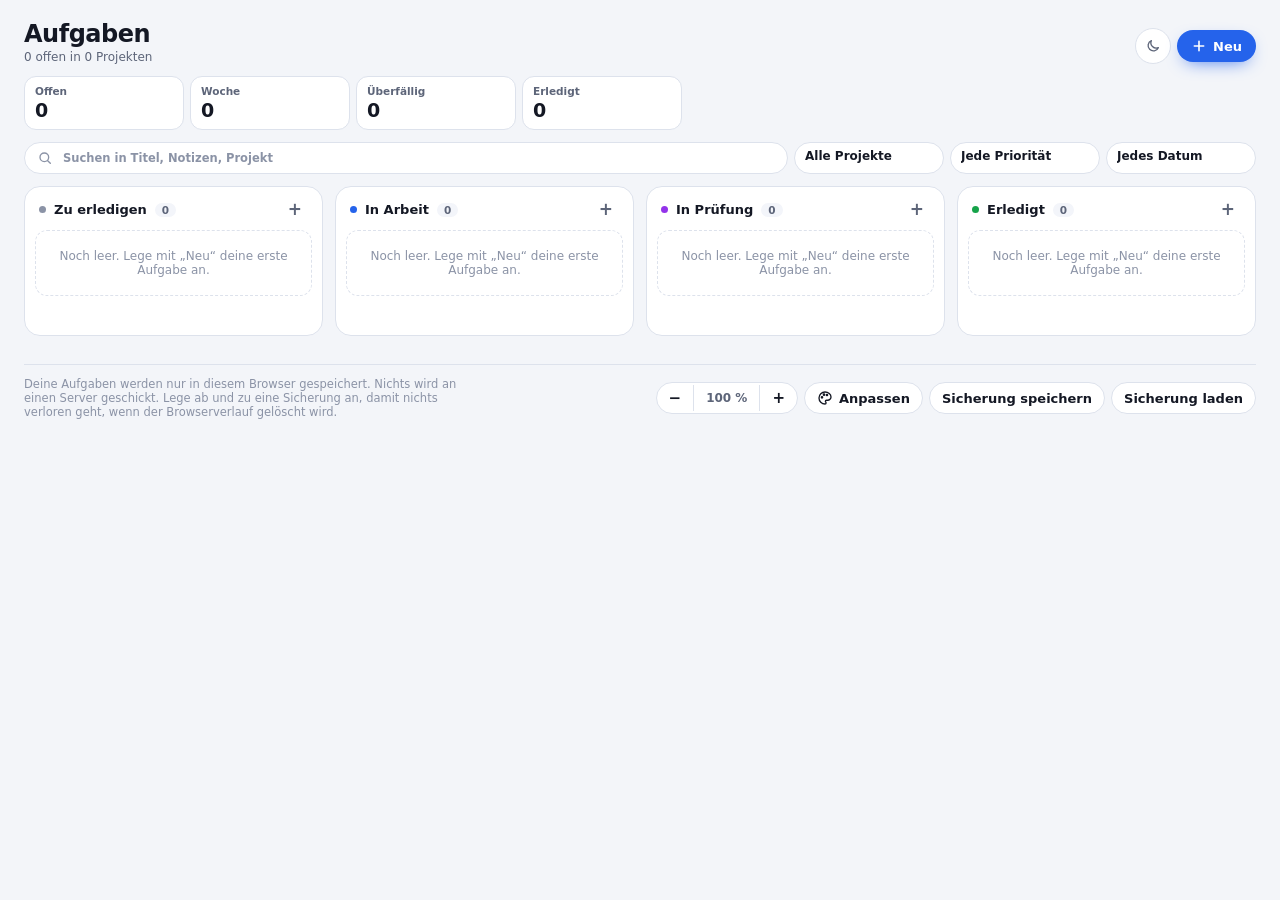
==== docs/board/index.html @ bbab8cb9 "Add customize dialog: fonts, text color and box border color "Anpassen" in the footer opens a dialog" ====
<!doctype html>
<html lang="de">
<head>
<meta charset="utf-8">
<meta name="viewport" content="width=device-width,initial-scale=1">
<meta name="color-scheme" content="dark light">
<link rel="icon" href="[data-uri]">
<title>Aufgaben-Board</title>
<style>
/* Schmal (Handy): eine Spalte per Reiter. Ab 760px Breite alle Spalten nebeneinander. */
:root{
  --bg:#0d0f14; --panel:#14171f; --card:#1a1e28; --card-hi:#202533;
  --line:#262b38; --fg:#e9ecf3; --muted:#8a91a3; --faint:#5b6275;
  --accent:#3b82f6; --accent-ink:#fff;
  --urgent:#f0566a; --high:#f59e0b; --ok:#22c55e; --review:#a855f7;
  --font:ui-sans-serif,system-ui,-apple-system,"Segoe UI",Roboto,"Helvetica Neue",sans-serif;
  --mono:ui-monospace,SFMono-Regular,Menlo,Consolas,monospace;
  --r:12px;
  color-scheme:dark;
}
/* Hell oder dunkel folgt der Systemeinstellung */
@media (prefers-color-scheme: light){:root:not([data-theme="dark"]){
  --bg:#f3f5f9; --panel:#ffffff; --card:#ffffff; --card-hi:#f3f5fa;
  --line:#dde2ec; --fg:#141824; --muted:#5d6579; --faint:#8b93a6;
  --accent:#2563eb; --urgent:#dc2f45; --high:#c27406; --ok:#16a34a; --review:#9333ea;
  color-scheme:light}}
:root[data-theme="light"]{
  --bg:#f3f5f9; --panel:#ffffff; --card:#ffffff; --card-hi:#f3f5fa;
  --line:#dde2ec; --fg:#141824; --muted:#5d6579; --faint:#8b93a6;
  --accent:#2563eb; --urgent:#dc2f45; --high:#c27406; --ok:#16a34a; --review:#9333ea;
  color-scheme:light}

*{box-sizing:border-box}
html,body{margin:0;min-height:100%}
body{background:var(--bg);color:var(--fg);font-family:var(--font);font-size:13px;-webkit-font-smoothing:antialiased}
button,input,select{font:inherit;color:inherit}
button{cursor:pointer}
[hidden]{display:none!important}
:focus-visible{outline:2px solid var(--accent);outline-offset:2px}
svg{width:16px;height:16px;flex:none}

.app{display:flex;flex-direction:column;gap:12px;padding:14px 12px 20px}
.head{display:flex;align-items:flex-end;justify-content:space-between;gap:10px}
h1{margin:0;font-size:24px;font-weight:800;letter-spacing:-.02em}
.sub{color:var(--muted);margin-top:2px;font-size:12px}
.icon-btn{border:1px solid var(--line);background:var(--panel);color:var(--muted);width:36px;height:36px;border-radius:999px;display:grid;place-items:center}
.icon-btn:hover{color:var(--fg);background:var(--card-hi)}
.btn-primary{border:0;background:var(--accent);color:var(--accent-ink);font-weight:700;padding:8px 14px;border-radius:999px;display:flex;gap:6px;align-items:center;box-shadow:0 6px 18px -8px var(--accent)}
.btn{display:inline-flex;align-items:center;gap:6px;border:1px solid var(--line);background:var(--card);padding:7px 12px;border-radius:999px;font-weight:600;white-space:nowrap}
.btn:hover{background:var(--card-hi)}

.stats{display:grid;grid-template-columns:repeat(4,minmax(0,1fr));gap:6px}
.stat{background:var(--panel);border:1px solid var(--line);border-radius:var(--r);padding:8px 10px;min-width:0}
.stat span{display:block;color:var(--muted);font-size:10.5px;font-weight:600;white-space:nowrap;overflow:hidden;text-overflow:ellipsis}
.stat b{display:block;font-size:19px;font-weight:800;margin-top:2px;font-variant-numeric:tabular-nums}
.stat.warn b{color:var(--urgent)}

.filters{display:flex;flex-wrap:wrap;gap:6px}
.search{flex:1 1 100%;display:flex;align-items:center;gap:8px;padding:7px 12px;color:var(--faint);background:var(--panel);border:1px solid var(--line);border-radius:999px}
.search input{flex:1;min-width:0;border:0;background:none;outline:none;color:var(--fg)}
.search input::placeholder{color:var(--faint)}
.chip{flex:1 1 0;min-width:0;border:1px solid var(--line);background:var(--panel);border-radius:999px;padding:5px 10px}
.chip select{appearance:none;-webkit-appearance:none;border:0;background:none;font-weight:600;font-size:12px;width:100%;cursor:pointer;outline:none}
.chip select option{background:var(--card);color:var(--fg)}
.chip.on{border-color:var(--accent);color:var(--accent)}

.tabs{display:grid;grid-template-columns:repeat(4,minmax(0,1fr));gap:4px;background:var(--panel);border:1px solid var(--line);border-radius:999px;padding:3px}
.tabs button{border:0;background:none;border-radius:999px;padding:6px 2px;font-weight:700;font-size:11.5px;color:var(--muted);display:flex;align-items:center;justify-content:center;gap:4px;min-width:0}
.tabs button span.lbl{white-space:nowrap;overflow:hidden;text-overflow:ellipsis}
.tabs button.on{background:var(--card-hi);color:var(--fg)}
.dot{width:7px;height:7px;border-radius:50%;background:var(--c);flex:none}
.count{font-size:10.5px;color:var(--muted);background:var(--card-hi);border-radius:999px;padding:1px 7px;font-variant-numeric:tabular-nums}
.tabs .count{background:none;padding:0}

.board{display:grid;gap:12px}
.col{display:flex;flex-direction:column;gap:8px}
.col:not(.active){display:none}
.col-h{display:none;align-items:center;gap:8px;padding:2px 4px;font-weight:700}
.col-h .add{margin-left:auto;border:0;background:none;color:var(--muted);font-size:17px;line-height:1;padding:2px 6px;border-radius:6px}
.empty{color:var(--faint);font-size:12px;text-align:center;padding:18px 8px;border:1px dashed var(--line);border-radius:var(--r)}
.col-foot{display:flex;justify-content:center}
.col-foot button{border:0;background:none;color:var(--muted);font-size:12px;text-decoration:underline;text-underline-offset:3px}

.card{background:var(--card);border:1px solid var(--line);border-radius:var(--r);padding:11px;display:flex;flex-direction:column;gap:9px;cursor:pointer}
.card:hover{background:var(--card-hi)}
.card.dragging{opacity:.4}
.tags{display:flex;gap:5px;flex-wrap:wrap}
.tag{display:inline-flex;align-items:center;gap:5px;font-size:10.5px;font-weight:700;padding:3px 8px;border-radius:999px;background:color-mix(in srgb,var(--c) 16%,transparent);color:color-mix(in srgb,var(--c) 70%,var(--fg));max-width:160px;white-space:nowrap;overflow:hidden;text-overflow:ellipsis}
.tag.urgent{--c:var(--urgent)} .tag.high{--c:var(--high)}
.tag svg{width:10px;height:10px}
.title{font-weight:700;font-size:13.5px;line-height:1.35;display:flex;gap:8px}
.card.done .title{color:var(--muted)}
.notes-prev{font-size:12px;line-height:1.4;color:var(--muted);display:-webkit-box;-webkit-line-clamp:2;-webkit-box-orient:vertical;overflow:hidden;white-space:pre-line;margin-top:-3px}
.check{flex:none;width:17px;height:17px;border-radius:50%;background:var(--accent);display:grid;place-items:center;margin-top:1px}
.check svg{width:10px;height:10px;color:#fff}
.prog{display:flex;align-items:center;gap:8px;font-size:10.5px;color:var(--muted);font-family:var(--mono)}
.bar{flex:1;height:4px;border-radius:4px;background:var(--line);overflow:hidden}
.bar i{display:block;height:100%;background:var(--c);border-radius:4px}
.meta{display:flex;align-items:center;gap:10px;font-size:11.5px;color:var(--muted)}
.meta > span{display:flex;gap:4px;align-items:center}
.meta svg{width:12px;height:12px}
.meta .today{color:var(--accent);font-weight:700}
.meta .late{color:var(--urgent);font-weight:700}
.meta .right{margin-left:auto;display:flex;gap:6px;align-items:center}
.mini{border:1px solid var(--line);background:none;border-radius:999px;height:24px;min-width:24px;padding:0 6px;display:grid;place-items:center;color:var(--muted)}
.mini:hover{color:var(--fg);background:var(--card-hi)}
.mini svg{width:13px;height:13px}
.avatar{width:22px;height:22px;border-radius:50%;display:grid;place-items:center;font-size:9.5px;font-weight:800;color:#fff;background:var(--c)}

.note{font-size:11.5px;color:var(--faint);margin:0}

dialog{border:1px solid var(--line);background:var(--panel);color:var(--fg);border-radius:16px;padding:0;width:calc(100vw - 24px);max-width:460px}
dialog::backdrop{background:rgba(5,7,12,.6)}
.form{display:grid;gap:10px;padding:16px}
.form h2{margin:0 0 2px;font-size:17px}
.row2{display:grid;grid-template-columns:1fr 1fr;gap:8px}
label{display:grid;gap:4px;font-size:11.5px;font-weight:600;color:var(--muted)}
.form input,.form select,.form textarea{background:var(--card);border:1px solid var(--line);border-radius:9px;padding:8px 9px;width:100%;min-width:0}
.form textarea{font:inherit;font-weight:400;color:var(--fg);resize:vertical;min-height:96px;line-height:1.45}
dialog{max-height:calc(100vh - 24px);overflow-y:auto}
fieldset{border:0;margin:0;padding:0;display:grid;gap:8px;min-width:0}
legend{font-size:11.5px;font-weight:700;color:var(--muted);padding:0;margin-bottom:8px;text-transform:uppercase;letter-spacing:.06em}
#fontList{display:grid;gap:6px}
.font-opt{display:flex;align-items:center;gap:10px;border:1px solid var(--line);background:var(--card);border-radius:10px;padding:9px 12px;cursor:pointer;color:var(--fg);font-size:15px;font-weight:500}
.font-opt small{margin-left:auto;font-family:var(--ui-font);font-size:11px;color:var(--muted);font-weight:600}
.font-opt input{accent-color:var(--accent);margin:0;width:auto;flex:none}
.font-opt:has(input:checked){border-color:var(--accent);background:color-mix(in srgb,var(--accent) 10%,var(--card))}
.seg2{display:grid;grid-template-columns:1fr 1fr;background:var(--card);border:1px solid var(--line);border-radius:999px;padding:3px;gap:3px}
.seg2 button{border:0;background:none;border-radius:999px;padding:7px;font-weight:700;font-size:12px;color:var(--muted)}
.seg2 button.on{background:var(--card-hi);color:var(--fg);box-shadow:0 0 0 1px var(--line)}
.picker{display:flex;gap:16px;align-items:center;flex-wrap:wrap}
#wheel{width:180px;height:180px;max-width:100%;border-radius:50%;cursor:crosshair;touch-action:none;flex:none}
.picker-side{flex:1;min-width:150px;display:grid;gap:10px}
.picker-side input[type=range]{width:100%;accent-color:var(--accent);padding:0}
.swatch-row{display:flex;gap:8px;align-items:center}
.swatch{width:34px;height:34px;border-radius:9px;border:1px solid var(--line);flex:none}
#hex{font-family:var(--mono);text-transform:uppercase}
.hint{margin:0;font-size:11.5px;color:var(--muted)}
.pair{display:flex;gap:6px}
.form-actions{display:flex;gap:6px;justify-content:flex-end;margin-top:2px;flex-wrap:wrap}
.btn.danger{color:var(--urgent);margin-right:auto}
.btn.danger.armed{background:var(--urgent);color:#fff;border-color:var(--urgent)}

/* Breit (z. B. im Browser geöffnet oder Seitenleiste aufgezogen): klassisches Kanban */
@media (min-width:760px){
  .app{padding:20px 24px}
  .stats{grid-template-columns:repeat(4,minmax(0,160px))}
  .search{flex:1 1 220px}
  .chip{flex:0 0 auto;min-width:150px}
  .tabs{display:none}
  .board{grid-auto-flow:column;grid-auto-columns:minmax(240px,1fr);align-items:start;overflow-x:auto}
  .col,.col:not(.active){display:flex;background:var(--panel);border:1px solid var(--line);border-radius:16px;padding:10px;min-height:150px}
  .col.drop{border-color:var(--accent)}
  .col-h{display:flex}
}
@media (prefers-reduced-motion:reduce){*{transition:none!important}}
.head-actions{display:flex;gap:6px;align-items:center}
.foot{display:flex;flex-wrap:wrap;gap:6px;align-items:center;justify-content:space-between;border-top:1px solid var(--line);padding-top:12px;margin-top:4px}
.foot .btns{display:flex;gap:6px;flex-wrap:wrap}
.zoom{display:flex;align-items:center;border:1px solid var(--line);background:var(--card);border-radius:999px;overflow:hidden}
.zoom button{border:0;background:none;padding:7px 12px;font-weight:700;font-size:15px;line-height:1;color:var(--fg)}
.zoom button:hover{background:var(--card-hi)}
.zoom button:disabled{color:var(--faint);cursor:default;background:none}
#zoomReset{font-size:12px;font-weight:600;color:var(--muted);min-width:56px;font-variant-numeric:tabular-nums;border-inline:1px solid var(--line)}
.privacy{font-size:11.5px;color:var(--faint);margin:0;max-width:60ch}
@media (min-width:760px){.app{max-width:1400px;margin:0 auto}}
</style>
</head>
<body>
<div class="app">
  <header class="head">
    <div>
      <h1>Aufgaben</h1>
      <div class="sub" id="subline">Lade Aufgaben …</div>
    </div>
    <div class="head-actions">
      <button class="icon-btn" id="themeBtn" aria-label="Hell oder dunkel umschalten"></button>
    <button class="btn-primary" id="newTask" aria-label="Neue Aufgabe"><svg viewBox="0 0 24 24" fill="none" stroke="currentColor" stroke-width="2.4" stroke-linecap="round"><path d="M12 5v14M5 12h14"/></svg><span>Neu</span></button>
    </div>
  </header>

  <section class="stats" aria-label="Kennzahlen">
    <div class="stat"><span>Offen</span><b id="sOpen">0</b></div>
    <div class="stat"><span title="Fällig diese Woche">Woche</span><b id="sWeek">0</b></div>
    <div class="stat" id="sLateBox"><span>Überfällig</span><b id="sLate">0</b></div>
    <div class="stat"><span title="Erledigt in den letzten 7 Tagen">Erledigt</span><b id="sDone">0</b></div>
  </section>

  <section class="filters" aria-label="Filter">
    <label class="search" for="fText"><svg viewBox="0 0 24 24" fill="none" stroke="currentColor" stroke-width="2" stroke-linecap="round"><circle cx="11" cy="11" r="6.5"/><path d="M20 20l-4-4"/></svg><input id="fText" type="search" placeholder="Suchen in Titel, Notizen, Projekt"></label>
    <div class="chip"><select id="fProject" aria-label="Projekt"><option value="">Alle Projekte</option></select></div>
    <div class="chip"><select id="fPrio" aria-label="Priorität"><option value="">Jede Priorität</option><option value="urgent">Dringend</option><option value="high">Hoch</option><option value="normal">Normal</option></select></div>
    <div class="chip"><select id="fDue" aria-label="Fälligkeit"><option value="">Jedes Datum</option><option value="today">Heute</option><option value="week">Diese Woche</option><option value="late">Überfällig</option></select></div>
  </section>

  <nav class="tabs" id="tabs" aria-label="Spalten"></nav>
  <section id="board" class="board" aria-label="Board"></section>
  <p class="note" id="note"></p>
  <footer class="foot">
    <p class="privacy">Deine Aufgaben werden nur in diesem Browser gespeichert. Nichts wird an einen Server geschickt. Lege ab und zu eine Sicherung an, damit nichts verloren geht, wenn der Browserverlauf gelöscht wird.</p>
    <div class="btns">
      <div class="zoom" role="group" aria-label="Größe">
        <button id="zoomOut" aria-label="Kleiner">−</button>
        <button id="zoomReset" title="Auf 100 % zurücksetzen">100 %</button>
        <button id="zoomIn" aria-label="Größer">+</button>
      </div>
      <button class="btn" id="customBtn"><svg viewBox="0 0 24 24" fill="none" stroke="currentColor" stroke-width="2" stroke-linecap="round" stroke-linejoin="round"><path d="M12 3a9 9 0 1 0 0 18c1.1 0 1.6-.8 1.6-1.6 0-.5-.2-.8-.5-1.2-.3-.3-.5-.7-.5-1.2 0-.9.7-1.6 1.6-1.6H16a5 5 0 0 0 5-5c0-4-4-7.4-9-7.4z"/><circle cx="7.5" cy="11" r="1"/><circle cx="10.5" cy="7" r="1"/><circle cx="15" cy="7.5" r="1"/></svg>Anpassen</button>
      <button class="btn" id="exportBtn">Sicherung speichern</button>
      <button class="btn" id="importBtn">Sicherung laden</button>
      <input type="file" id="importFile" accept="application/json,.json" hidden>
    </div>
  </footer>
</div>

<dialog id="custom" aria-labelledby="customTitle">
  <div class="form">
    <h2 id="customTitle">Anpassen</h2>
    <fieldset class="fonts">
      <legend>Schriftart</legend>
      <div id="fontList"></div>
    </fieldset>
    <fieldset>
      <legend>Farben</legend>
      <div class="seg2" role="tablist">
        <button type="button" data-target="fg" class="on">Schriftfarbe</button>
        <button type="button" data-target="line">Rand der Boxen</button>
      </div>
      <div class="picker">
        <canvas id="wheel" width="400" height="400" aria-label="Farbkreis: klicken oder ziehen, um eine Farbe zu wählen"></canvas>
        <div class="picker-side">
          <label>Helligkeit<input type="range" id="bright" min="0" max="100" value="100"></label>
          <div class="swatch-row"><span class="swatch" id="swatch"></span><input id="hex" maxlength="7" spellcheck="false" aria-label="Farbcode"></div>
          <button type="button" class="btn" id="colorReset">Standardfarbe</button>
        </div>
      </div>
      <p class="hint">Die Farben gelten für das <b id="themeName">dunkle</b> Design. Für das andere Design kannst du eigene Farben wählen.</p>
    </fieldset>
    <div class="form-actions">
      <button type="button" class="btn danger" id="customResetAll">Alles zurücksetzen</button>
      <button type="button" class="btn-primary" id="customDone">Fertig</button>
    </div>
  </div>
</dialog>

<dialog id="dlg">
  <form class="form" id="form" method="dialog">
    <h2 id="dlgTitle">Neue Aufgabe</h2>
    <label>Titel<input id="tTitle" required maxlength="140" placeholder="z. B. Angebot an Kunde schicken"></label>
    <label>Notizen<textarea id="tNotes" rows="5" maxlength="5000" placeholder="Details, Links, nächste Schritte …"></textarea></label>
    <div class="row2">
      <label>Projekt<input id="tProject" list="projList" maxlength="40" placeholder="z. B. Büro"></label>
      <label>Person (Kürzel)<input id="tWho" maxlength="3" placeholder="JA"></label>
    </div>
    <datalist id="projList"></datalist>
    <div class="row2">
      <label>Status<select id="tStatus"></select></label>
      <label>Priorität<select id="tPrio"><option value="normal">Normal</option><option value="high">Hoch</option><option value="urgent">Dringend</option></select></label>
    </div>
    <div class="row2">
      <label>Fällig am<input id="tDue" type="date"></label>
      <label>Teilschritte (erledigt / gesamt)
        <span class="pair"><input id="tSubDone" type="number" min="0" max="99" placeholder="0" aria-label="Erledigte Teilschritte"><input id="tSubTotal" type="number" min="0" max="99" placeholder="0" aria-label="Teilschritte gesamt"></span>
      </label>
    </div>
    <div class="form-actions">
      <button type="button" class="btn danger" id="tDelete" hidden>Löschen</button>
      <button type="button" class="btn" id="tCancel">Abbrechen</button>
      <button type="submit" class="btn-primary" id="tSave">Speichern</button>
    </div>
  </form>
</dialog>

<script>
"use strict";

const COLS = [
  { id: "todo", name: "Zu erledigen", short: "Offen", c: "var(--faint)" },
  { id: "progress", name: "In Arbeit", short: "Arbeit", c: "var(--accent)" },
  { id: "review", name: "In Prüfung", short: "Prüfen", c: "var(--review)" },
  { id: "done", name: "Erledigt", short: "Fertig", c: "var(--ok)" },
];
const PRIO = { urgent: "Dringend", high: "Hoch", normal: "Normal" };
const PRIO_RANK = { urgent: 0, high: 1, normal: 2 };
const PALETTE = ["#22c55e", "#a855f7", "#ec4899", "#3b82f6", "#f97316", "#14b8a6", "#eab308", "#6366f1"];
const ICON = {
  cal: '<svg viewBox="0 0 24 24" fill="none" stroke="currentColor" stroke-width="2" stroke-linecap="round"><rect x="4" y="5" width="16" height="15" rx="3"/><path d="M4 10h16M9 3v4M15 3v4"/></svg>',
  flag: '<svg viewBox="0 0 24 24" fill="none" stroke="currentColor" stroke-width="2.4" stroke-linecap="round"><path d="M5 21V4M5 4h11l-2 4 2 4H5"/></svg>',
  tick: '<svg viewBox="0 0 24 24" fill="none" stroke="currentColor" stroke-width="3.5" stroke-linecap="round" stroke-linejoin="round"><path d="M5 12.5l4.5 4.5L19 7.5"/></svg>',
  next: '<svg viewBox="0 0 24 24" fill="none" stroke="currentColor" stroke-width="2.4" stroke-linecap="round" stroke-linejoin="round"><path d="M5 12h13M13 6l6 6-6 6"/></svg>',
};
const LS = "aufgaben-board-v1";

const $ = (id) => document.getElementById(id);
const esc = (s) => String(s ?? "").replace(/[&<>"']/g, (c) => ({ "&": "&amp;", "<": "&lt;", ">": "&gt;", '"': "&quot;", "'": "&#39;" }[c]));
const hue = (s) => { let h = 0; for (const ch of String(s)) h = (h * 31 + ch.charCodeAt(0)) >>> 0; return PALETTE[h % PALETTE.length]; };

let tasks = [];
let editing = null;
let draft = null;
let activeCol = "progress";

/* ---------- Speicher: nur localStorage in diesem Browser ---------- */

function compact(t) {
  const o = {};
  for (const [k, v] of Object.entries(t)) if (v !== "" && v !== 0 && v != null) o[k] = v;
  return o;
}
function loadTasks() {
  try { const v = JSON.parse(localStorage.getItem(LS) || "[]"); return Array.isArray(v) ? v : []; } catch (e) { return []; }
}
function persist() {
  try { localStorage.setItem(LS, JSON.stringify(tasks.map(compact))); }
  catch (e) { flash("Speichern im Browser nicht möglich. Ist der private Modus aktiv?"); }
}
function upsert(t) {
  const i = tasks.findIndex((x) => x.id === t.id);
  if (i >= 0) tasks[i] = t; else tasks.push(t);
  persist(); render();
}
function remove(id) { tasks = tasks.filter((t) => t.id !== id); persist(); render(); }
function flash(m) { $("note").textContent = m; }
function newId() { return Date.now().toString(36) + Math.random().toString(36).slice(2, 5); }

/* ---------- Datum ---------- */

function dayDiff(iso) {
  if (!iso) return null;
  const d = new Date(iso + "T00:00:00"); const t = new Date(); t.setHours(0, 0, 0, 0);
  return Math.round((d - t) / 864e5);
}
function dueLabel(iso) {
  const n = dayDiff(iso); if (n === null) return "";
  if (n === 0) return "Heute"; if (n === 1) return "Morgen"; if (n === -1) return "Gestern";
  const d = new Date(iso + "T00:00:00");
  if (n > 1 && n < 7) return d.toLocaleDateString("de-DE", { weekday: "short" }).replace(".", "");
  return d.toLocaleDateString("de-DE", { day: "numeric", month: "short" });
}
function daysLeftInWeek() { const dow = (new Date().getDay() + 6) % 7; return 6 - dow; }

/* ---------- Darstellung ---------- */

function filtered() {
  const p = $("fProject").value, pr = $("fPrio").value, du = $("fDue").value, q = $("fText").value.trim().toLowerCase();
  const we = daysLeftInWeek();
  return tasks.filter((t) => {
    if (p && (t.project || "Allgemein") !== p) return false;
    if (pr && (t.priority || "normal") !== pr) return false;
    const n = dayDiff(t.due);
    if (du === "today" && n !== 0) return false;
    if (du === "week" && (n === null || n < 0 || n > we)) return false;
    if (du === "late" && !(n !== null && n < 0 && t.status !== "done")) return false;
    if (q && !`${t.title} ${t.project || ""} ${t.who || ""} ${t.notes || ""}`.toLowerCase().includes(q)) return false;
    return true;
  }).sort((a, b) => (PRIO_RANK[a.priority] ?? 2) - (PRIO_RANK[b.priority] ?? 2) || (a.due || "9").localeCompare(b.due || "9"));
}

function cardHTML(t) {
  const status = t.status || "todo", done = status === "done";
  const project = t.project || "Allgemein", pc = hue(project);
  const n = dayDiff(t.due);
  const dueCls = done ? "" : n === 0 ? "today" : n !== null && n < 0 ? "late" : "";
  const prio = t.priority && t.priority !== "normal" ? `<span class="tag ${t.priority}">${t.priority === "urgent" ? ICON.flag : ""}${PRIO[t.priority]}</span>` : "";
  const tot = +t.subTotal || 0, sd = Math.min(+t.subDone || 0, tot);
  const prog = tot ? `<div class="prog" style="--c:${pc}"><div class="bar"><i style="width:${(sd / tot) * 100}%"></i></div>${sd}/${tot}</div>` : "";
  const idx = COLS.findIndex((c) => c.id === status);
  const next = COLS[idx + 1];
  return `<div class="card${done ? " done" : ""}" draggable="true" tabindex="0" role="button" data-id="${esc(t.id)}">
    <div class="tags"><span class="tag" style="--c:${pc}"><span class="dot"></span>${esc(project)}</span>${prio}</div>
    <div class="title">${done ? `<span class="check">${ICON.tick}</span>` : ""}<span>${esc(t.title)}</span></div>
    ${t.notes ? `<div class="notes-prev">${esc(t.notes)}</div>` : ""}
    ${prog}
    <div class="meta">
      ${t.due ? `<span class="${dueCls}">${ICON.cal} ${dueLabel(t.due)}</span>` : ""}
      <span class="right">
        ${next ? `<button class="mini" data-next="${esc(t.id)}" title="Nach „${next.name}“ schieben" aria-label="Nach ${next.name} schieben">${ICON.next}</button>` : ""}
        ${t.who ? `<span class="avatar" style="--c:${hue(t.who)}" title="${esc(t.who)}">${esc(t.who.toUpperCase())}</span>` : ""}
      </span>
    </div>
  </div>`;
}

function render() {
  const list = filtered();
  const open = tasks.filter((t) => t.status !== "done");
  const we = daysLeftInWeek();
  $("sOpen").textContent = open.length;
  $("sWeek").textContent = open.filter((t) => { const n = dayDiff(t.due); return n !== null && n >= 0 && n <= we; }).length;
  const late = open.filter((t) => { const n = dayDiff(t.due); return n !== null && n < 0; }).length;
  $("sLate").textContent = late; $("sLateBox").classList.toggle("warn", late > 0);
  $("sDone").textContent = tasks.filter((t) => t.status === "done" && t.doneAt && Date.now() - t.doneAt < 7 * 864e5).length;

  const projects = [...new Set(tasks.map((t) => t.project || "Allgemein"))].sort((a, b) => a.localeCompare(b, "de"));
  $("subline").textContent = `${open.length} offen in ${projects.length} ${projects.length === 1 ? "Projekt" : "Projekten"}`;
  const cur = $("fProject").value;
  $("fProject").innerHTML = '<option value="">Alle Projekte</option>' + projects.map((p) => `<option${p === cur ? " selected" : ""}>${esc(p)}</option>`).join("");
  $("projList").innerHTML = projects.map((p) => `<option value="${esc(p)}">`).join("");
  ["fProject", "fPrio", "fDue"].forEach((id) => $(id).parentElement.classList.toggle("on", !!$(id).value));

  const byCol = Object.fromEntries(COLS.map((c) => [c.id, list.filter((t) => (t.status || "todo") === c.id)]));
  $("tabs").innerHTML = COLS.map((c) => `<button data-tab="${c.id}" class="${c.id === activeCol ? "on" : ""}" aria-pressed="${c.id === activeCol}"><span class="dot" style="--c:${c.c}"></span><span class="lbl">${c.short}</span><span class="count">${byCol[c.id].length}</span></button>`).join("");
  $("board").innerHTML = COLS.map((c) => {
    const items = byCol[c.id];
    const oldDone = c.id === "done" && tasks.some((t) => t.status === "done" && Date.now() - (t.doneAt || 0) > 14 * 864e5);
    return `<div class="col${c.id === activeCol ? " active" : ""}" data-col="${c.id}">
      <div class="col-h"><span class="dot" style="--c:${c.c}"></span>${c.name}<span class="count">${items.length}</span><button class="add" data-add="${c.id}" aria-label="Aufgabe in ${c.name} anlegen">+</button></div>
      ${items.map(cardHTML).join("") || `<div class="empty">${tasks.length ? "Keine Aufgaben hier" : "Noch leer. Lege mit „Neu“ deine erste Aufgabe an."}</div>`}
      ${oldDone ? `<div class="col-foot"><button data-cleanup>Erledigte älter als 14 Tage entfernen</button></div>` : ""}
    </div>`;
  }).join("");
}

/* ---------- Dialog ---------- */

$("tStatus").innerHTML = COLS.map((c) => `<option value="${c.id}">${c.name}</option>`).join("");

function openDlg(t, preset) {
  editing = t || null;
  draft = preset || {};
  const v = t || draft;
  $("dlgTitle").textContent = t ? "Aufgabe bearbeiten" : "Neue Aufgabe";
  $("tTitle").value = v.title || "";
  $("tProject").value = v.project || $("fProject").value || "";
  $("tWho").value = v.who || "";
  $("tNotes").value = v.notes || "";
  $("tStatus").value = v.status || activeCol || "todo";
  $("tPrio").value = v.priority || "normal";
  $("tDue").value = v.due || "";
  $("tSubDone").value = v.subDone || "";
  $("tSubTotal").value = v.subTotal || "";
  $("tDelete").hidden = !t; $("tDelete").classList.remove("armed"); $("tDelete").textContent = "Löschen";
  $("dlg").showModal(); $("tTitle").focus();
}
$("form").addEventListener("submit", (e) => {
  e.preventDefault();
  const title = $("tTitle").value.trim(); if (!title) return;
  const status = $("tStatus").value, prev = editing;
  upsert({
    id: prev?.id || newId(),
    title,
    project: $("tProject").value.trim() || "Allgemein",
    who: $("tWho").value.trim(),
    notes: $("tNotes").value.trim(),
    status,
    priority: $("tPrio").value,
    due: $("tDue").value || "",
    subDone: +$("tSubDone").value || 0,
    subTotal: +$("tSubTotal").value || 0,
    doneAt: status === "done" ? prev?.doneAt || Date.now() : 0,
  });
  activeCol = status; saveUi();
  $("dlg").close(); render();
});
$("tCancel").onclick = () => $("dlg").close();
$("tDelete").onclick = () => {
  const b = $("tDelete");
  if (!b.classList.contains("armed")) { b.classList.add("armed"); b.textContent = "Wirklich löschen?"; return; }
  $("dlg").close(); remove(editing.id);
};
$("newTask").onclick = () => openDlg(null);
/* ---------- Board-Interaktion ---------- */

function moveTo(t, s) {
  if (!t || t.status === s) return;
  const u = { ...t, status: s, doneAt: s === "done" ? Date.now() : 0 };
  if (s === "done" && u.subTotal) u.subDone = u.subTotal;
  upsert(u);
}
$("tabs").addEventListener("click", (e) => {
  const b = e.target.closest("[data-tab]"); if (!b) return;
  activeCol = b.dataset.tab; saveUi(); render();
});
$("board").addEventListener("click", (e) => {
  const byId = (id) => tasks.find((t) => t.id === id);
  const nx = e.target.closest("[data-next]");
  if (nx) { const t = byId(nx.dataset.next); const i = COLS.findIndex((c) => c.id === (t.status || "todo")); return moveTo(t, COLS[i + 1].id); }
  if (e.target.closest("[data-cleanup]")) {
    tasks = tasks.filter((t) => !(t.status === "done" && Date.now() - (t.doneAt || 0) > 14 * 864e5));
    persist(); flash("Alte erledigte Aufgaben entfernt."); return render();
  }
  const add = e.target.closest("[data-add]"); if (add) return openDlg(null, { status: add.dataset.add });
  const c = e.target.closest(".card"); if (c) openDlg(byId(c.dataset.id));
});
$("board").addEventListener("keydown", (e) => {
  if ((e.key === "Enter" || e.key === " ") && e.target.classList.contains("card")) { e.preventDefault(); openDlg(tasks.find((t) => t.id === e.target.dataset.id)); }
});

let dragId = null;
$("board").addEventListener("dragstart", (e) => { const c = e.target.closest(".card"); if (!c) return; dragId = c.dataset.id; c.classList.add("dragging"); e.dataTransfer.effectAllowed = "move"; e.dataTransfer.setData("text/plain", dragId); });
$("board").addEventListener("dragend", () => { dragId = null; document.querySelectorAll(".col.drop,.dragging").forEach((x) => x.classList.remove("drop", "dragging")); });
$("board").addEventListener("dragover", (e) => { const col = e.target.closest(".col"); if (!col || !dragId) return; e.preventDefault(); document.querySelectorAll(".col.drop").forEach((x) => x !== col && x.classList.remove("drop")); col.classList.add("drop"); });
$("board").addEventListener("drop", (e) => { const col = e.target.closest(".col"); if (!col || !dragId) return; e.preventDefault(); moveTo(tasks.find((x) => x.id === dragId), col.dataset.col); });

["fProject", "fPrio", "fDue"].forEach((id) => $(id).addEventListener("change", render));
$("fText").addEventListener("input", render);

function saveUi() { try { localStorage.setItem(LS + "-tab", activeCol); } catch (e) {} }
try { activeCol = localStorage.getItem(LS + "-tab") || activeCol; } catch (e) {}

/* ---------- Sicherung ---------- */

$("exportBtn").onclick = () => {
  const blob = new Blob([JSON.stringify({ app: "aufgaben-board", version: 1, exported: new Date().toISOString(), tasks }, null, 2)], { type: "application/json" });
  const a = document.createElement("a");
  a.href = URL.createObjectURL(blob);
  a.download = `aufgaben-${new Date().toISOString().slice(0, 10)}.json`;
  document.body.appendChild(a); a.click(); a.remove();
  setTimeout(() => URL.revokeObjectURL(a.href), 1000);
  flash("Sicherung gespeichert.");
};
$("importBtn").onclick = () => $("importFile").click();
$("importFile").onchange = async (e) => {
  const f = e.target.files[0]; e.target.value = ""; if (!f) return;
  try {
    const data = JSON.parse(await f.text());
    const list = Array.isArray(data) ? data : data.tasks;
    if (!Array.isArray(list)) throw new Error();
    const clean = list.filter((t) => t && typeof t.title === "string").map((t) => ({ ...t, id: String(t.id || newId()) }));
    const ids = new Set(clean.map((t) => t.id));
    tasks = [...tasks.filter((t) => !ids.has(t.id)), ...clean];
    persist(); render(); flash(`${clean.length} Aufgaben aus der Sicherung geladen.`);
  } catch (err) { flash("Die Datei ist keine gültige Sicherung des Aufgaben-Boards."); }
};

/* ---------- Hell / Dunkel ---------- */

const SUN = '<svg viewBox="0 0 24 24" fill="none" stroke="currentColor" stroke-width="2" stroke-linecap="round"><circle cx="12" cy="12" r="4"/><path d="M12 2.5v2M12 19.5v2M4.6 4.6l1.4 1.4M18 18l1.4 1.4M2.5 12h2M19.5 12h2M4.6 19.4L6 18M18 6l1.4-1.4"/></svg>';
const MOON = '<svg viewBox="0 0 24 24" fill="none" stroke="currentColor" stroke-width="2" stroke-linejoin="round"><path d="M20 14.5A8 8 0 0 1 9.5 4a8 8 0 1 0 10.5 10.5z"/></svg>';
const systemDark = window.matchMedia("(prefers-color-scheme: dark)");
function currentTheme() { return document.documentElement.dataset.theme || (systemDark.matches ? "dark" : "light"); }
function showThemeBtn() {
  const dark = currentTheme() === "dark";
  $("themeBtn").innerHTML = dark ? SUN : MOON;
  $("themeBtn").title = dark ? "Zu hell wechseln" : "Zu dunkel wechseln";
}
try { const th = localStorage.getItem(LS + "-theme"); if (th === "dark" || th === "light") document.documentElement.dataset.theme = th; } catch (e) {}
$("themeBtn").onclick = () => {
  const next = currentTheme() === "dark" ? "light" : "dark";
  document.documentElement.dataset.theme = next;
  try { localStorage.setItem(LS + "-theme", next); } catch (e) {}
  showThemeBtn(); applyCustom();
};
systemDark.addEventListener("change", () => { showThemeBtn(); applyCustom(); });
showThemeBtn();

/* ---------- Größe ---------- */

const ZOOMS = [0.7, 0.8, 0.9, 1, 1.1, 1.25, 1.4, 1.6];
let zoom = 1;
function applyZoom() {
  document.documentElement.style.zoom = zoom;
  $("zoomReset").textContent = Math.round(zoom * 100) + " %";
  $("zoomOut").disabled = zoom <= ZOOMS[0];
  $("zoomIn").disabled = zoom >= ZOOMS[ZOOMS.length - 1];
  try { localStorage.setItem(LS + "-zoom", String(zoom)); } catch (e) {}
}
function stepZoom(dir) {
  const i = ZOOMS.findIndex((z) => z >= zoom - 0.001);
  zoom = ZOOMS[Math.min(ZOOMS.length - 1, Math.max(0, i + dir))];
  applyZoom();
}
try { const z = parseFloat(localStorage.getItem(LS + "-zoom")); if (ZOOMS.includes(z)) zoom = z; } catch (e) {}
$("zoomIn").onclick = () => stepZoom(1);
$("zoomOut").onclick = () => stepZoom(-1);
$("zoomReset").onclick = () => { zoom = 1; applyZoom(); };
applyZoom();

/* ---------- Anpassen: Schriftart und Farben ---------- */

// Nur Schriften, die auf Windows, Mac oder Handy schon vorhanden sind (nichts wird nachgeladen)
const FONTS = [
  { id: "standard", name: "Standard", note: "System", stack: 'ui-sans-serif,system-ui,-apple-system,"Segoe UI",Roboto,"Helvetica Neue",sans-serif' },
  { id: "klassisch", name: "Klassisch", note: "Serifen", stack: 'Georgia,"Iowan Old Style","Palatino Linotype",Palatino,"Times New Roman",serif' },
  { id: "lesbar", name: "Gut lesbar", note: "Breit", stack: 'Verdana,Tahoma,"DejaVu Sans",sans-serif' },
  { id: "schreibmaschine", name: "Schreibmaschine", note: "Monospace", stack: 'ui-monospace,"Cascadia Mono",Consolas,Menlo,"Courier New",monospace' },
  { id: "handschrift", name: "Handschrift", note: "Locker", stack: '"Segoe Print","Bradley Hand","Comic Sans MS","Chalkboard SE",cursive' },
];
const CUSTOM_KEY = LS + "-custom";
let custom = { font: "standard", dark: {}, light: {} };
try { const c = JSON.parse(localStorage.getItem(CUSTOM_KEY) || "null"); if (c && typeof c === "object") custom = { ...custom, ...c, dark: c.dark || {}, light: c.light || {} }; } catch (e) {}
let target = "fg";
let hsv = { h: 0, s: 0, v: 1 };

function saveCustom() { try { localStorage.setItem(CUSTOM_KEY, JSON.stringify(custom)); } catch (e) {} }
function applyCustom() {
  const root = document.documentElement.style;
  const f = FONTS.find((x) => x.id === custom.font) || FONTS[0];
  root.setProperty("--font", f.stack);
  const c = custom[currentTheme()] || {};
  c.fg ? root.setProperty("--fg", c.fg) : root.removeProperty("--fg");
  c.line ? root.setProperty("--line", c.line) : root.removeProperty("--line");
}
document.documentElement.style.setProperty("--ui-font", FONTS[0].stack);

function hsvToHex({ h, s, v }) {
  const f = (n) => { const k = (n + h / 60) % 6; return v - v * s * Math.max(0, Math.min(k, 4 - k, 1)); };
  return "#" + [f(5), f(3), f(1)].map((x) => Math.round(x * 255).toString(16).padStart(2, "0")).join("").toUpperCase();
}
function hexToHsv(hex) {
  const m = /^#?([0-9a-f]{6})$/i.exec(hex.trim()); if (!m) return null;
  const n = parseInt(m[1], 16), r = (n >> 16) / 255, g = ((n >> 8) & 255) / 255, b = (n & 255) / 255;
  const max = Math.max(r, g, b), d = max - Math.min(r, g, b);
  let h = 0;
  if (d) h = max === r ? ((g - b) / d) % 6 : max === g ? (b - r) / d + 2 : (r - g) / d + 4;
  return { h: (h * 60 + 360) % 360, s: max ? d / max : 0, v: max };
}
function cssColorToHex(c) {
  const m = c.match(/\d+(\.\d+)?/g); if (!m) return "#888888";
  return "#" + m.slice(0, 3).map((x) => Math.round(+x).toString(16).padStart(2, "0")).join("").toUpperCase();
}

const wheel = $("wheel"), wctx = wheel.getContext("2d");
let wheelImg = null;
function drawWheel() {
  const W = wheel.width, R = W / 2;
  if (!wheelImg || wheelImg.v !== hsv.v) {
    const img = wctx.createImageData(W, W);
    for (let y = 0; y < W; y++) for (let x = 0; x < W; x++) {
      const dx = x - R + 0.5, dy = y - R + 0.5, r = Math.hypot(dx, dy);
      if (r > R) continue;
      const hex = hsvToHex({ h: (Math.atan2(dy, dx) * 180 / Math.PI + 360) % 360, s: Math.min(1, r / R), v: hsv.v });
      const n = parseInt(hex.slice(1), 16), i = (y * W + x) * 4;
      img.data[i] = n >> 16; img.data[i + 1] = (n >> 8) & 255; img.data[i + 2] = n & 255;
      img.data[i + 3] = r > R - 1.5 ? Math.round(255 * (R - r) / 1.5) : 255;
    }
    wheelImg = { v: hsv.v, img };
  }
  wctx.putImageData(wheelImg.img, 0, 0);
  const a = hsv.h * Math.PI / 180, mx = R + Math.cos(a) * hsv.s * R, my = R + Math.sin(a) * hsv.s * R;
  wctx.lineWidth = 6; wctx.strokeStyle = "#fff"; wctx.beginPath(); wctx.arc(mx, my, 13, 0, 7); wctx.stroke();
  wctx.lineWidth = 2; wctx.strokeStyle = "#000"; wctx.beginPath(); wctx.arc(mx, my, 17, 0, 7); wctx.stroke();
}
function currentColorOf(t) {
  if (custom[currentTheme()][t]) return custom[currentTheme()][t];
  const probe = document.createElement("span"); probe.style.color = `var(--${t})`; document.body.appendChild(probe);
  const c = getComputedStyle(probe).color; probe.remove();
  return cssColorToHex(c);
}
function showPicker() {
  document.querySelectorAll(".seg2 button").forEach((b) => b.classList.toggle("on", b.dataset.target === target));
  const hex = currentColorOf(target);
  hsv = hexToHsv(hex) || hsv;
  // Noch keine eigene Farbe: Farbkreis in voller Helligkeit zeigen, sonst wirkt er bei dunklen Standardfarben fast schwarz
  if (!custom[currentTheme()][target]) hsv = { ...hsv, v: 1 };
  $("bright").value = Math.round(hsv.v * 100);
  $("hex").value = hex; $("swatch").style.background = hex;
  $("themeName").textContent = currentTheme() === "dark" ? "dunkle" : "helle";
  drawWheel();
}
function setColor(hex, fromHexField) {
  custom[currentTheme()][target] = hex;
  applyCustom(); saveCustom();
  $("swatch").style.background = hex;
  if (!fromHexField) $("hex").value = hex;
}
function pickAt(e) {
  const r = wheel.getBoundingClientRect();
  const x = (e.clientX - r.left) / r.width * 2 - 1, y = (e.clientY - r.top) / r.height * 2 - 1;
  hsv = { ...hsv, h: (Math.atan2(y, x) * 180 / Math.PI + 360) % 360, s: Math.min(1, Math.hypot(x, y)) };
  drawWheel(); setColor(hsvToHex(hsv));
}
wheel.addEventListener("pointerdown", (e) => { wheel.setPointerCapture(e.pointerId); pickAt(e); });
wheel.addEventListener("pointermove", (e) => { if (wheel.hasPointerCapture(e.pointerId)) pickAt(e); });
$("bright").addEventListener("input", () => { hsv = { ...hsv, v: $("bright").value / 100 }; drawWheel(); setColor(hsvToHex(hsv)); });
$("hex").addEventListener("input", () => {
  const v = $("hex").value.trim(), h = hexToHsv(v); if (!h) return;
  hsv = h; $("bright").value = Math.round(h.v * 100); drawWheel(); setColor("#" + v.replace("#", "").toUpperCase(), true);
});
document.querySelectorAll(".seg2 button").forEach((b) => b.addEventListener("click", () => { target = b.dataset.target; showPicker(); }));
$("colorReset").onclick = () => { delete custom[currentTheme()][target]; applyCustom(); saveCustom(); showPicker(); };
$("customResetAll").onclick = () => { custom = { font: "standard", dark: {}, light: {} }; applyCustom(); saveCustom(); renderFonts(); showPicker(); };
$("customDone").onclick = () => $("custom").close();

function renderFonts() {
  $("fontList").innerHTML = FONTS.map((f) => `<label class="font-opt" style="font-family:${f.stack.replace(/"/g, "&quot;")}">
    <input type="radio" name="font" value="${f.id}"${f.id === custom.font ? " checked" : ""}>${f.name}<small>${f.note}</small></label>`).join("");
}
$("fontList").addEventListener("change", (e) => { custom.font = e.target.value; applyCustom(); saveCustom(); });
$("customBtn").onclick = () => { renderFonts(); $("custom").showModal(); showPicker(); };
applyCustom();

tasks = loadTasks();
render();
</script>
</body>
</html>
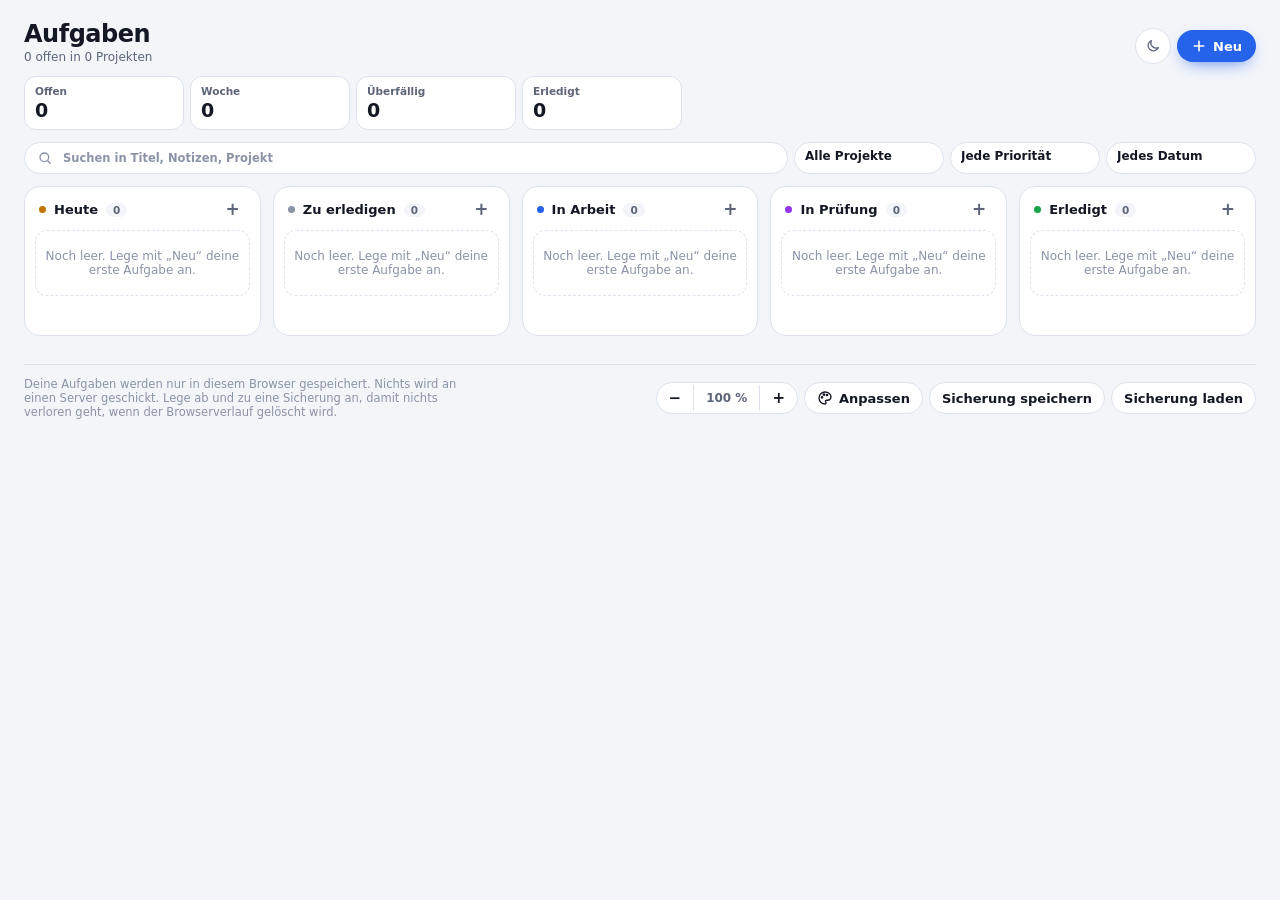
==== commit 4d3cd6b0: "Add "Heute" column at the front of the board New first status column for today's tasks; its arrow mo" ====
--- a/docs/board/index.html
+++ b/docs/board/index.html
@@ -64,7 +64,7 @@
 .chip select option{background:var(--card);color:var(--fg)}
 .chip.on{border-color:var(--accent);color:var(--accent)}
 
-.tabs{display:grid;grid-template-columns:repeat(4,minmax(0,1fr));gap:4px;background:var(--panel);border:1px solid var(--line);border-radius:999px;padding:3px}
+.tabs{display:grid;grid-template-columns:repeat(5,minmax(0,1fr));gap:2px;background:var(--panel);border:1px solid var(--line);border-radius:999px;padding:3px}
 .tabs button{border:0;background:none;border-radius:999px;padding:6px 2px;font-weight:700;font-size:11.5px;color:var(--muted);display:flex;align-items:center;justify-content:center;gap:4px;min-width:0}
 .tabs button span.lbl{white-space:nowrap;overflow:hidden;text-overflow:ellipsis}
 .tabs button.on{background:var(--card-hi);color:var(--fg)}
@@ -142,13 +142,14 @@
 .btn.danger.armed{background:var(--urgent);color:#fff;border-color:var(--urgent)}
 
 /* Breit (z. B. im Browser geöffnet oder Seitenleiste aufgezogen): klassisches Kanban */
+@media (max-width:420px){.tabs .dot{display:none}.tabs button{font-size:11px}}
 @media (min-width:760px){
   .app{padding:20px 24px}
   .stats{grid-template-columns:repeat(4,minmax(0,160px))}
   .search{flex:1 1 220px}
   .chip{flex:0 0 auto;min-width:150px}
   .tabs{display:none}
-  .board{grid-auto-flow:column;grid-auto-columns:minmax(240px,1fr);align-items:start;overflow-x:auto}
+  .board{grid-auto-flow:column;grid-auto-columns:minmax(210px,1fr);align-items:start;overflow-x:auto}
   .col,.col:not(.active){display:flex;background:var(--panel);border:1px solid var(--line);border-radius:16px;padding:10px;min-height:150px}
   .col.drop{border-color:var(--accent)}
   .col-h{display:flex}
@@ -274,6 +275,7 @@
 "use strict";
 
 const COLS = [
+  { id: "today", name: "Heute", short: "Heute", c: "var(--high)", next: "progress" },
   { id: "todo", name: "Zu erledigen", short: "Offen", c: "var(--faint)" },
   { id: "progress", name: "In Arbeit", short: "Arbeit", c: "var(--accent)" },
   { id: "review", name: "In Prüfung", short: "Prüfen", c: "var(--review)" },
@@ -297,7 +299,14 @@
 let tasks = [];
 let editing = null;
 let draft = null;
-let activeCol = "progress";
+let activeCol = "today";
+
+// „Heute“ steht vorne, der Pfeil führt von dort direkt nach „In Arbeit“
+function nextCol(status) {
+  const i = COLS.findIndex((c) => c.id === status);
+  const c = COLS[i];
+  return c && c.next ? COLS.find((x) => x.id === c.next) : COLS[i + 1];
+}
 
 /* ---------- Speicher: nur localStorage in diesem Browser ---------- */
 
@@ -363,8 +372,7 @@
   const prio = t.priority && t.priority !== "normal" ? `<span class="tag ${t.priority}">${t.priority === "urgent" ? ICON.flag : ""}${PRIO[t.priority]}</span>` : "";
   const tot = +t.subTotal || 0, sd = Math.min(+t.subDone || 0, tot);
   const prog = tot ? `<div class="prog" style="--c:${pc}"><div class="bar"><i style="width:${(sd / tot) * 100}%"></i></div>${sd}/${tot}</div>` : "";
-  const idx = COLS.findIndex((c) => c.id === status);
-  const next = COLS[idx + 1];
+  const next = nextCol(status);
   return `<div class="card${done ? " done" : ""}" draggable="true" tabindex="0" role="button" data-id="${esc(t.id)}">
     <div class="tags"><span class="tag" style="--c:${pc}"><span class="dot"></span>${esc(project)}</span>${prio}</div>
     <div class="title">${done ? `<span class="check">${ICON.tick}</span>` : ""}<span>${esc(t.title)}</span></div>
@@ -473,7 +481,7 @@
 $("board").addEventListener("click", (e) => {
   const byId = (id) => tasks.find((t) => t.id === id);
   const nx = e.target.closest("[data-next]");
-  if (nx) { const t = byId(nx.dataset.next); const i = COLS.findIndex((c) => c.id === (t.status || "todo")); return moveTo(t, COLS[i + 1].id); }
+  if (nx) { const t = byId(nx.dataset.next); return moveTo(t, nextCol(t.status || "todo").id); }
   if (e.target.closest("[data-cleanup]")) {
     tasks = tasks.filter((t) => !(t.status === "done" && Date.now() - (t.doneAt || 0) > 14 * 864e5));
     persist(); flash("Alte erledigte Aufgaben entfernt."); return render();
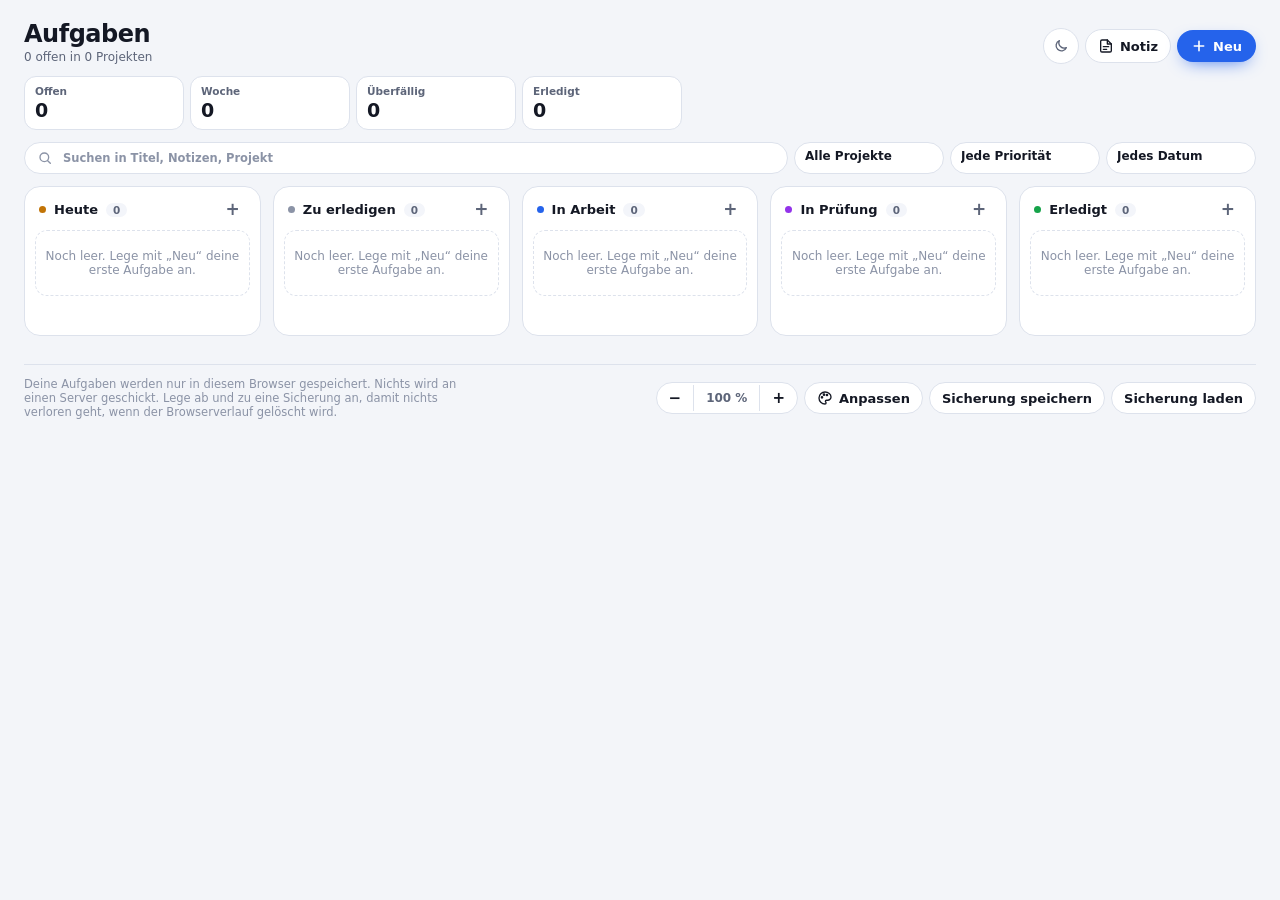
==== commit 0a3f828d: "Add separate notes window with convert-to-task "Notiz" button next to "Neu" opens a notes window: li" ====
--- a/docs/board/index.html
+++ b/docs/board/index.html
@@ -156,6 +156,29 @@
 }
 @media (prefers-reduced-motion:reduce){*{transition:none!important}}
 .head-actions{display:flex;gap:6px;align-items:center}
+#notesBtn{padding:8px 12px}
+#notesBtn .count{background:var(--card-hi)}
+dialog.wide{max-width:720px}
+.notes-head{display:flex;align-items:center;justify-content:space-between;gap:8px}
+.notes-head h2{margin:0}
+.notes-layout{display:grid;grid-template-columns:200px minmax(0,1fr);gap:10px;min-height:300px}
+.note-list{list-style:none;margin:0;padding:0;display:flex;flex-direction:column;gap:4px;overflow-y:auto;max-height:360px}
+.note-list button{width:100%;text-align:left;border:1px solid transparent;background:none;border-radius:9px;padding:8px 10px;display:grid;gap:2px;color:var(--fg)}
+.note-list button:hover{background:var(--card-hi)}
+.note-list button.on{background:var(--card);border-color:var(--accent)}
+.note-list b{font-size:13px;white-space:nowrap;overflow:hidden;text-overflow:ellipsis}
+.note-list small{font-size:11px;color:var(--muted)}
+.note-list .empty{border:1px dashed var(--line);padding:14px 10px;text-align:center}
+.note-editor{display:flex;flex-direction:column;gap:6px;min-width:0}
+.note-editor textarea{flex:1;min-height:280px;resize:vertical;background:var(--card);border:1px solid var(--line);border-radius:10px;padding:12px;font:inherit;font-size:14px;line-height:1.5;color:var(--fg);width:100%}
+.note-status{font-size:11.5px;color:var(--muted);min-height:1em}
+.note-status.dirty{color:var(--high)}
+@media (max-width:620px){
+  #notesBtn span:not(.count){display:none}
+  .notes-layout{grid-template-columns:1fr}
+  .note-list{max-height:150px}
+  .note-editor textarea{min-height:200px}
+}
 .foot{display:flex;flex-wrap:wrap;gap:6px;align-items:center;justify-content:space-between;border-top:1px solid var(--line);padding-top:12px;margin-top:4px}
 .foot .btns{display:flex;gap:6px;flex-wrap:wrap}
 .zoom{display:flex;align-items:center;border:1px solid var(--line);background:var(--card);border-radius:999px;overflow:hidden}
@@ -176,6 +199,7 @@
     </div>
     <div class="head-actions">
       <button class="icon-btn" id="themeBtn" aria-label="Hell oder dunkel umschalten"></button>
+      <button class="btn" id="notesBtn" aria-label="Notizen öffnen"><svg viewBox="0 0 24 24" fill="none" stroke="currentColor" stroke-width="2" stroke-linecap="round" stroke-linejoin="round"><path d="M14 3H6a2 2 0 0 0-2 2v14a2 2 0 0 0 2 2h12a2 2 0 0 0 2-2V9z"/><path d="M14 3v6h6M8 13h8M8 17h5"/></svg><span>Notiz</span><span class="count" id="notesCount" hidden></span></button>
     <button class="btn-primary" id="newTask" aria-label="Neue Aufgabe"><svg viewBox="0 0 24 24" fill="none" stroke="currentColor" stroke-width="2.4" stroke-linecap="round"><path d="M12 5v14M5 12h14"/></svg><span>Neu</span></button>
     </div>
   </header>
@@ -212,6 +236,28 @@
     </div>
   </footer>
 </div>
+
+<dialog id="notesDlg" class="wide" aria-labelledby="notesTitle">
+  <div class="form">
+    <div class="notes-head">
+      <h2 id="notesTitle">Notizen</h2>
+      <button type="button" class="btn" id="noteNew"><svg viewBox="0 0 24 24" fill="none" stroke="currentColor" stroke-width="2.4" stroke-linecap="round"><path d="M12 5v14M5 12h14"/></svg>Neue Notiz</button>
+    </div>
+    <div class="notes-layout">
+      <ul class="note-list" id="noteList" aria-label="Gespeicherte Notizen"></ul>
+      <div class="note-editor">
+        <textarea id="noteText" maxlength="10000" placeholder="Notiz schreiben … Die erste Zeile wird zur Überschrift." aria-label="Notiztext"></textarea>
+        <div class="note-status" id="noteStatus"></div>
+      </div>
+    </div>
+    <div class="form-actions">
+      <button type="button" class="btn danger" id="noteDelete" hidden>Löschen</button>
+      <button type="button" class="btn" id="noteToTask" title="Aus dieser Notiz eine Aufgabe machen"><svg viewBox="0 0 24 24" fill="none" stroke="currentColor" stroke-width="2" stroke-linecap="round" stroke-linejoin="round"><rect x="4" y="4" width="16" height="16" rx="4"/><path d="M8.5 12l2.5 2.5 4.5-5"/></svg>In Aufgabe umwandeln</button>
+      <button type="button" class="btn" id="noteClose">Schließen</button>
+      <button type="button" class="btn-primary" id="noteSave">Speichern</button>
+    </div>
+  </div>
+</dialog>
 
 <dialog id="custom" aria-labelledby="customTitle">
   <div class="form">
@@ -265,6 +311,7 @@
     </div>
     <div class="form-actions">
       <button type="button" class="btn danger" id="tDelete" hidden>Löschen</button>
+      <button type="button" class="btn" id="tCopy" hidden title="Aufgabe als neue Karte kopieren"><svg viewBox="0 0 24 24" fill="none" stroke="currentColor" stroke-width="2" stroke-linejoin="round"><rect x="8" y="8" width="12" height="12" rx="2.5"/><path d="M16 8V6a2 2 0 0 0-2-2H6a2 2 0 0 0-2 2v8a2 2 0 0 0 2 2h2"/></svg>Kopieren</button>
       <button type="button" class="btn" id="tCancel">Abbrechen</button>
       <button type="submit" class="btn-primary" id="tSave">Speichern</button>
     </div>
@@ -436,6 +483,7 @@
   $("tDue").value = v.due || "";
   $("tSubDone").value = v.subDone || "";
   $("tSubTotal").value = v.subTotal || "";
+  $("tCopy").hidden = !t;
   $("tDelete").hidden = !t; $("tDelete").classList.remove("armed"); $("tDelete").textContent = "Löschen";
   $("dlg").showModal(); $("tTitle").focus();
 }
@@ -460,6 +508,28 @@
   $("dlg").close(); render();
 });
 $("tCancel").onclick = () => $("dlg").close();
+// Kopie aus dem aktuellen Formularinhalt, das Original bleibt unverändert
+$("tCopy").onclick = () => {
+  const status = $("tStatus").value;
+  const copy = {
+    id: newId(),
+    title: ($("tTitle").value.trim() || editing.title) + " (Kopie)",
+    notes: $("tNotes").value.trim(),
+    project: $("tProject").value.trim() || "Allgemein",
+    who: $("tWho").value.trim(),
+    status,
+    priority: $("tPrio").value,
+    due: $("tDue").value || "",
+    subDone: +$("tSubDone").value || 0,
+    subTotal: +$("tSubTotal").value || 0,
+    doneAt: status === "done" ? Date.now() : 0,
+  };
+  $("dlg").close();
+  upsert(copy);
+  activeCol = status; saveUi(); render();
+  flash("Kopie angelegt. Du kannst sie jetzt anpassen.");
+  openDlg(copy);
+};
 $("tDelete").onclick = () => {
   const b = $("tDelete");
   if (!b.classList.contains("armed")) { b.classList.add("armed"); b.textContent = "Wirklich löschen?"; return; }
@@ -505,10 +575,98 @@
 function saveUi() { try { localStorage.setItem(LS + "-tab", activeCol); } catch (e) {} }
 try { activeCol = localStorage.getItem(LS + "-tab") || activeCol; } catch (e) {}
 
+/* ---------- Notizen (getrennt von den Aufgaben gespeichert) ---------- */
+
+const NOTES_KEY = LS + "-notes";
+let notes = [];
+try { const n = JSON.parse(localStorage.getItem(NOTES_KEY) || "[]"); if (Array.isArray(n)) notes = n; } catch (e) {}
+let noteId = null;      // offene Notiz, null = neue, noch nicht gespeichert
+let noteSaved = "";     // Text beim letzten Speichern, um Änderungen zu erkennen
+let confirmLeave = null;
+
+function saveNotes() {
+  try { localStorage.setItem(NOTES_KEY, JSON.stringify(notes)); } catch (e) { flash("Notiz konnte nicht gespeichert werden."); }
+}
+function showNotesCount() { $("notesCount").hidden = !notes.length; $("notesCount").textContent = notes.length; }
+const noteHeading = (text) => (text.trim().split("\n")[0] || "Ohne Überschrift").slice(0, 80);
+const noteDate = (ts) => new Date(ts).toLocaleString("de-DE", { day: "numeric", month: "short", hour: "2-digit", minute: "2-digit" });
+const noteDirty = () => $("noteText").value !== noteSaved;
+
+function renderNoteList() {
+  const sorted = [...notes].sort((a, b) => b.updatedAt - a.updatedAt);
+  $("noteList").innerHTML = sorted.map((n) => `<li><button type="button" data-note="${esc(n.id)}" class="${n.id === noteId ? "on" : ""}"><b>${esc(noteHeading(n.text))}</b><small>${noteDate(n.updatedAt)}</small></button></li>`).join("")
+    || '<li class="empty note-status">Noch keine Notizen gespeichert.</li>';
+}
+function showNoteState(msg) {
+  const st = $("noteStatus");
+  if (msg) { st.textContent = msg; st.classList.remove("dirty"); return; }
+  st.classList.toggle("dirty", noteDirty());
+  st.textContent = noteDirty() ? "Nicht gespeicherte Änderungen" : noteId ? "Gespeichert" : "";
+  $("noteDelete").hidden = !noteId;
+}
+function loadNote(id) {
+  const n = notes.find((x) => x.id === id);
+  noteId = n ? n.id : null; noteSaved = n ? n.text : "";
+  $("noteText").value = noteSaved;
+  confirmLeave = null; renderNoteList(); showNoteState();
+  $("noteDelete").classList.remove("armed"); $("noteDelete").textContent = "Löschen";
+  $("noteText").focus();
+}
+// Vor dem Wechseln mit ungespeicherten Änderungen einmal nachfragen (zweiter Klick bestätigt)
+function guard(key, action) {
+  if (!noteDirty() || confirmLeave === key) { confirmLeave = null; return action(); }
+  confirmLeave = key;
+  const st = $("noteStatus"); st.classList.add("dirty");
+  st.textContent = "Nicht gespeichert. Nochmal klicken, um die Änderungen zu verwerfen, oder erst speichern.";
+}
+function saveNote() {
+  const text = $("noteText").value;
+  if (!text.trim()) { showNoteState("Die Notiz ist leer."); return false; }
+  if (noteId) { const n = notes.find((x) => x.id === noteId); n.text = text; n.updatedAt = Date.now(); }
+  else { noteId = newId(); notes.push({ id: noteId, text, updatedAt: Date.now() }); }
+  noteSaved = text; saveNotes(); showNotesCount(); renderNoteList(); showNoteState("Gespeichert um " + new Date().toLocaleTimeString("de-DE", { hour: "2-digit", minute: "2-digit" }));
+  $("noteDelete").hidden = false;
+  return true;
+}
+
+$("notesBtn").onclick = () => {
+  $("notesDlg").showModal();
+  loadNote([...notes].sort((a, b) => b.updatedAt - a.updatedAt)[0]?.id ?? null);
+};
+$("noteText").addEventListener("input", () => { confirmLeave = null; showNoteState(); });
+$("noteText").addEventListener("keydown", (e) => { if ((e.ctrlKey || e.metaKey) && e.key.toLowerCase() === "s") { e.preventDefault(); saveNote(); } });
+$("noteSave").onclick = saveNote;
+$("noteNew").onclick = () => guard("new", () => loadNote(null));
+$("noteList").addEventListener("click", (e) => { const b = e.target.closest("[data-note]"); if (b && b.dataset.note !== noteId) guard("open:" + b.dataset.note, () => loadNote(b.dataset.note)); });
+$("noteClose").onclick = () => guard("close", () => $("notesDlg").close());
+$("notesDlg").addEventListener("cancel", (e) => { if (noteDirty() && confirmLeave !== "close") { e.preventDefault(); guard("close", () => {}); } });
+$("noteDelete").onclick = () => {
+  const b = $("noteDelete");
+  if (!b.classList.contains("armed")) { b.classList.add("armed"); b.textContent = "Wirklich löschen?"; return; }
+  notes = notes.filter((n) => n.id !== noteId); saveNotes(); showNotesCount();
+  loadNote([...notes].sort((a, b) => b.updatedAt - a.updatedAt)[0]?.id ?? null);
+  showNoteState("Notiz gelöscht.");
+};
+// Erste Zeile wird Titel, der Rest kommt in die Notizen der Aufgabe. Die Notiz wird danach entfernt.
+$("noteToTask").onclick = () => {
+  const text = $("noteText").value.trim();
+  if (!text) { showNoteState("Die Notiz ist leer."); return; }
+  const [first, ...rest] = text.split("\n");
+  const task = { id: newId(), title: first.trim().slice(0, 140) || "Neue Aufgabe", notes: rest.join("\n").trim(), project: $("fProject").value || "Allgemein", who: "", status: "today", priority: "normal", due: "", subDone: 0, subTotal: 0, doneAt: 0 };
+  if (noteId) { notes = notes.filter((n) => n.id !== noteId); saveNotes(); showNotesCount(); }
+  noteId = null; noteSaved = ""; $("noteText").value = "";
+  $("notesDlg").close();
+  upsert(task);
+  activeCol = "today"; saveUi(); render();
+  flash("Notiz in eine Aufgabe umgewandelt.");
+  openDlg(task);
+};
+showNotesCount();
+
 /* ---------- Sicherung ---------- */
 
 $("exportBtn").onclick = () => {
-  const blob = new Blob([JSON.stringify({ app: "aufgaben-board", version: 1, exported: new Date().toISOString(), tasks }, null, 2)], { type: "application/json" });
+  const blob = new Blob([JSON.stringify({ app: "aufgaben-board", version: 1, exported: new Date().toISOString(), tasks, notes }, null, 2)], { type: "application/json" });
   const a = document.createElement("a");
   a.href = URL.createObjectURL(blob);
   a.download = `aufgaben-${new Date().toISOString().slice(0, 10)}.json`;
@@ -523,10 +681,13 @@
     const data = JSON.parse(await f.text());
     const list = Array.isArray(data) ? data : data.tasks;
     if (!Array.isArray(list)) throw new Error();
+    const importedNotes = Array.isArray(data.notes) ? data.notes.filter((n) => n && typeof n.text === "string").map((n) => ({ ...n, id: String(n.id || newId()) })) : [];
+    const noteIds = new Set(importedNotes.map((n) => n.id));
+    notes = [...notes.filter((n) => !noteIds.has(n.id)), ...importedNotes]; saveNotes(); showNotesCount();
     const clean = list.filter((t) => t && typeof t.title === "string").map((t) => ({ ...t, id: String(t.id || newId()) }));
     const ids = new Set(clean.map((t) => t.id));
     tasks = [...tasks.filter((t) => !ids.has(t.id)), ...clean];
-    persist(); render(); flash(`${clean.length} Aufgaben aus der Sicherung geladen.`);
+    persist(); render(); flash(`${clean.length} Aufgaben${importedNotes.length ? ` und ${importedNotes.length} Notizen` : ""} aus der Sicherung geladen.`);
   } catch (err) { flash("Die Datei ist keine gültige Sicherung des Aufgaben-Boards."); }
 };
 
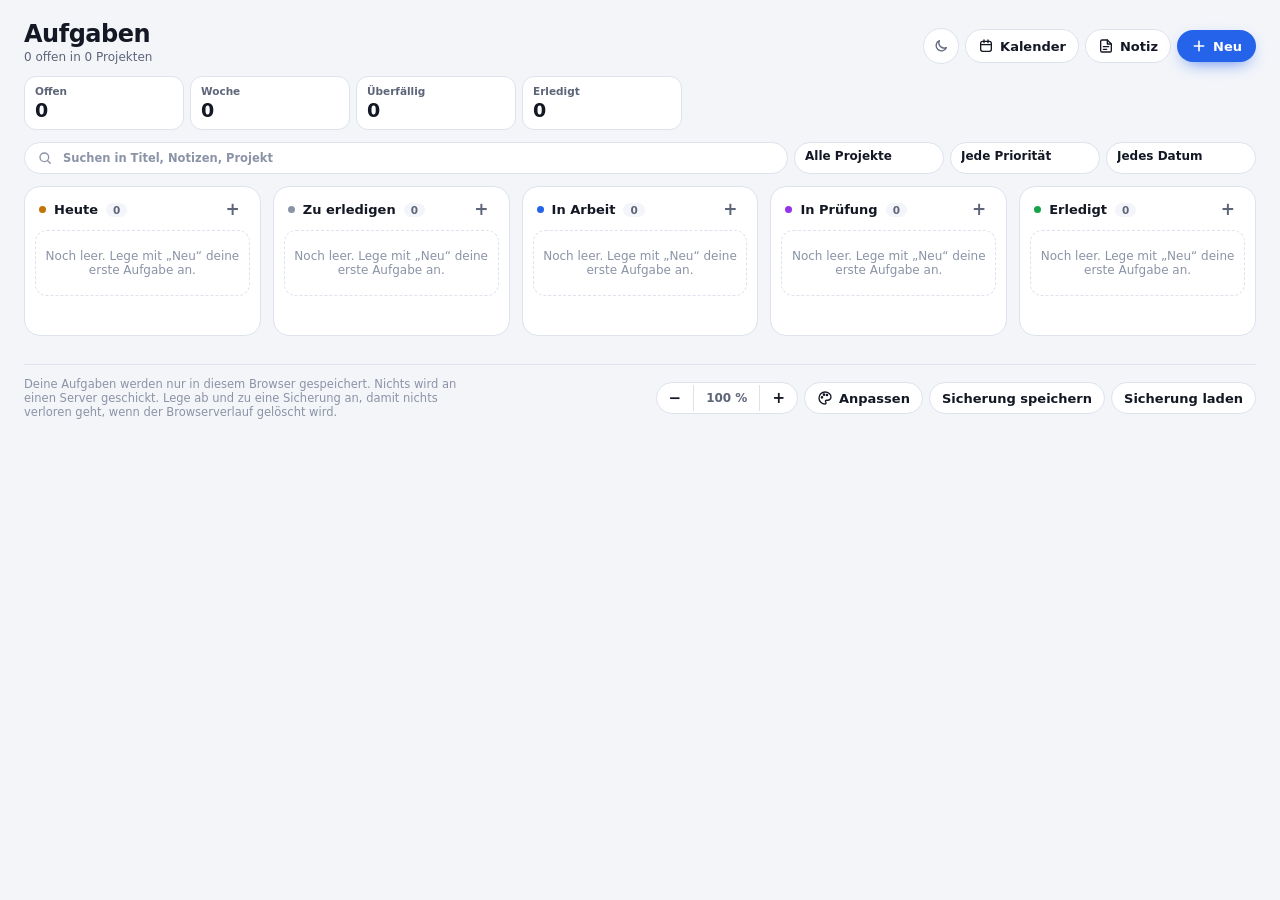
==== commit 35a150b7: "Add calendar month view "Kalender" button next to "Notiz" opens an Outlook-style month grid (Mon-Sun" ====
--- a/docs/board/index.html
+++ b/docs/board/index.html
@@ -159,6 +159,41 @@
 #notesBtn{padding:8px 12px}
 #notesBtn .count{background:var(--card-hi)}
 dialog.wide{max-width:720px}
+dialog.xl{max-width:1180px}
+#calBtn{padding:8px 12px}
+.cal-head{display:flex;align-items:center;justify-content:space-between;gap:10px;flex-wrap:wrap}
+.cal-nav{display:flex;align-items:center;gap:6px}
+.cal-nav h2{margin:0 0 0 6px;font-size:20px}
+.cal-grid{display:grid;grid-template-columns:repeat(7,minmax(0,1fr));border-top:1px solid var(--line);border-left:1px solid var(--line);border-radius:10px;overflow:hidden}
+.cal-wd{font-size:11px;font-weight:700;color:var(--muted);padding:6px 8px;border-right:1px solid var(--line);border-bottom:1px solid var(--line);background:var(--card)}
+.cal-cell{min-height:104px;border-right:1px solid var(--line);border-bottom:1px solid var(--line);padding:4px;display:flex;flex-direction:column;gap:3px;min-width:0;cursor:pointer;background:var(--panel)}
+.cal-cell:hover{background:var(--card-hi)}
+.cal-cell.weekend{background:color-mix(in srgb,var(--card) 60%,var(--panel))}
+.cal-cell.other .cal-num{color:var(--faint)}
+.cal-cell.sel{box-shadow:inset 0 0 0 2px var(--accent)}
+.cal-num{font-size:12px;font-weight:700;padding:2px 4px;align-self:flex-start;border-radius:999px;font-variant-numeric:tabular-nums}
+.cal-cell.today .cal-num{background:var(--accent);color:var(--accent-ink);min-width:22px;text-align:center}
+.cal-ev{display:block;width:100%;text-align:left;border:0;border-left:3px solid var(--c);background:color-mix(in srgb,var(--c) 16%,transparent);color:var(--fg);font-size:11.5px;font-weight:600;padding:2px 6px;border-radius:4px;white-space:nowrap;overflow:hidden;text-overflow:ellipsis}
+.cal-ev:hover{background:color-mix(in srgb,var(--c) 28%,transparent)}
+.cal-ev.done{text-decoration:line-through;color:var(--muted)}
+.cal-ev.late{border-left-color:var(--urgent)}
+.cal-more{font-size:11px;color:var(--muted);padding:0 6px;border:0;background:none;text-align:left}
+.cal-dots{display:none;gap:3px;flex-wrap:wrap;padding:0 4px}
+.cal-dots i{width:6px;height:6px;border-radius:50%;background:var(--c)}
+.cal-day{display:none}
+.cal-day h3{margin:4px 0 8px;font-size:14px}
+.cal-day ul{list-style:none;margin:0;padding:0;display:grid;gap:6px}
+.cal-day .cal-ev{font-size:13px;padding:8px 10px;border-radius:8px}
+@media (max-width:620px){
+  #calBtn span{display:none}
+  .cal-mon{display:none}
+  .cal-cell{min-height:52px;padding:3px}
+  .cal-ev,.cal-more{display:none}
+  .cal-dots{display:flex}
+  .cal-day{display:block}
+  .cal-day .cal-ev{display:block}
+  .cal-nav h2{font-size:16px}
+}
 .notes-head{display:flex;align-items:center;justify-content:space-between;gap:8px}
 .notes-head h2{margin:0}
 .notes-layout{display:grid;grid-template-columns:200px minmax(0,1fr);gap:10px;min-height:300px}
@@ -199,6 +234,7 @@
     </div>
     <div class="head-actions">
       <button class="icon-btn" id="themeBtn" aria-label="Hell oder dunkel umschalten"></button>
+      <button class="btn" id="calBtn" aria-label="Kalender öffnen"><svg viewBox="0 0 24 24" fill="none" stroke="currentColor" stroke-width="2" stroke-linecap="round"><rect x="4" y="5" width="16" height="15" rx="3"/><path d="M4 10h16M9 3v4M15 3v4"/></svg><span>Kalender</span></button>
       <button class="btn" id="notesBtn" aria-label="Notizen öffnen"><svg viewBox="0 0 24 24" fill="none" stroke="currentColor" stroke-width="2" stroke-linecap="round" stroke-linejoin="round"><path d="M14 3H6a2 2 0 0 0-2 2v14a2 2 0 0 0 2 2h12a2 2 0 0 0 2-2V9z"/><path d="M14 3v6h6M8 13h8M8 17h5"/></svg><span>Notiz</span><span class="count" id="notesCount" hidden></span></button>
     <button class="btn-primary" id="newTask" aria-label="Neue Aufgabe"><svg viewBox="0 0 24 24" fill="none" stroke="currentColor" stroke-width="2.4" stroke-linecap="round"><path d="M12 5v14M5 12h14"/></svg><span>Neu</span></button>
     </div>
@@ -236,6 +272,25 @@
     </div>
   </footer>
 </div>
+
+<dialog id="calDlg" class="xl" aria-labelledby="calTitle">
+  <div class="form">
+    <div class="cal-head">
+      <div class="cal-nav">
+        <button type="button" class="btn" id="calToday">Heute</button>
+        <button type="button" class="icon-btn" id="calPrev" aria-label="Vorheriger Monat"><svg viewBox="0 0 24 24" fill="none" stroke="currentColor" stroke-width="2.4" stroke-linecap="round" stroke-linejoin="round"><path d="M15 6l-6 6 6 6"/></svg></button>
+        <button type="button" class="icon-btn" id="calNext" aria-label="Nächster Monat"><svg viewBox="0 0 24 24" fill="none" stroke="currentColor" stroke-width="2.4" stroke-linecap="round" stroke-linejoin="round"><path d="M9 6l6 6-6 6"/></svg></button>
+        <h2 id="calTitle">Monat</h2>
+      </div>
+      <button type="button" class="btn" id="calClose">Schließen</button>
+    </div>
+    <div class="cal-wrap">
+      <div class="cal-grid" id="calGrid"></div>
+    </div>
+    <div class="cal-day" id="calDay"></div>
+    <p class="hint" id="calHint"></p>
+  </div>
+</dialog>
 
 <dialog id="notesDlg" class="wide" aria-labelledby="notesTitle">
   <div class="form">
@@ -505,6 +560,7 @@
     doneAt: status === "done" ? prev?.doneAt || Date.now() : 0,
   });
   activeCol = status; saveUi();
+  finishNoteConversion();
   $("dlg").close(); render();
 });
 $("tCancel").onclick = () => $("dlg").close();
@@ -575,6 +631,73 @@
 function saveUi() { try { localStorage.setItem(LS + "-tab", activeCol); } catch (e) {} }
 try { activeCol = localStorage.getItem(LS + "-tab") || activeCol; } catch (e) {}
 
+/* ---------- Kalender (Monatsansicht) ---------- */
+
+const WEEKDAYS = ["Mo", "Di", "Mi", "Do", "Fr", "Sa", "So"];
+const isoOf = (d) => `${d.getFullYear()}-${String(d.getMonth() + 1).padStart(2, "0")}-${String(d.getDate()).padStart(2, "0")}`;
+let calMonth = new Date(); calMonth.setDate(1);
+let calSel = isoOf(new Date());
+let fromCalendar = false;
+
+function calEvent(t, todayIso) {
+  const done = t.status === "done", late = !done && t.due < todayIso;
+  return `<button type="button" class="cal-ev${done ? " done" : ""}${late ? " late" : ""}" style="--c:${hue(t.project || "Allgemein")}" data-task="${esc(t.id)}" title="${esc(t.title)} · ${esc(t.project || "Allgemein")}">${esc(t.title)}</button>`;
+}
+function renderCalendar() {
+  const todayIso = isoOf(new Date());
+  const y = calMonth.getFullYear(), m = calMonth.getMonth();
+  $("calTitle").textContent = calMonth.toLocaleDateString("de-DE", { month: "long", year: "numeric" });
+  const byDay = {};
+  for (const t of tasks) if (t.due) (byDay[t.due] ||= []).push(t);
+  for (const k in byDay) byDay[k].sort((a, b) => (a.status === "done") - (b.status === "done") || (PRIO_RANK[a.priority] ?? 2) - (PRIO_RANK[b.priority] ?? 2));
+  // Raster beginnt am Montag vor dem Monatsersten, immer 6 Wochen
+  const start = new Date(y, m, 1); start.setDate(1 - ((start.getDay() + 6) % 7));
+  let html = WEEKDAYS.map((d) => `<div class="cal-wd">${d}</div>`).join("");
+  for (let i = 0; i < 42; i++) {
+    const d = new Date(start); d.setDate(start.getDate() + i);
+    const iso = isoOf(d), list = byDay[iso] || [], dow = (d.getDay() + 6) % 7;
+    const cls = ["cal-cell", d.getMonth() !== m && "other", dow > 4 && "weekend", iso === todayIso && "today", iso === calSel && "sel"].filter(Boolean).join(" ");
+    html += `<div class="${cls}" data-day="${iso}" role="button" tabindex="0" aria-label="${d.toLocaleDateString("de-DE", { weekday: "long", day: "numeric", month: "long" })}, ${list.length} Aufgaben">
+      <span class="cal-num">${d.getDate()}${d.getDate() === 1 ? `<span class="cal-mon">. ${d.toLocaleDateString("de-DE", { month: "short" })}</span>` : ""}</span>
+      ${list.slice(0, 3).map((t) => calEvent(t, todayIso)).join("")}
+      ${list.length > 3 ? `<button type="button" class="cal-more" data-more="${iso}">+${list.length - 3} weitere</button>` : ""}
+      ${list.length ? `<span class="cal-dots">${list.slice(0, 6).map((t) => `<i style="--c:${t.status === "done" ? "var(--faint)" : hue(t.project || "Allgemein")}"></i>`).join("")}</span>` : ""}
+    </div>`;
+  }
+  $("calGrid").innerHTML = html;
+  const sel = byDay[calSel] || [];
+  const selDate = new Date(calSel + "T00:00:00");
+  $("calDay").innerHTML = `<h3>${selDate.toLocaleDateString("de-DE", { weekday: "long", day: "numeric", month: "long" })}</h3>
+    <ul>${sel.map((t) => `<li>${calEvent(t, todayIso)}</li>`).join("") || '<li class="note">Keine Aufgaben. Tippe den Tag nochmal an, um eine anzulegen.</li>'}</ul>`;
+  const undated = tasks.filter((t) => !t.due && t.status !== "done").length;
+  $("calHint").textContent = (undated ? `${undated} offene ${undated === 1 ? "Aufgabe hat" : "Aufgaben haben"} kein Fälligkeitsdatum und ${undated === 1 ? "erscheint" : "erscheinen"} hier nicht. ` : "") + "Klick auf eine Aufgabe öffnet sie, Klick auf einen leeren Tag legt dort eine neue an.";
+}
+function calOpenTask(id) { fromCalendar = true; $("calDlg").close(); openDlg(tasks.find((t) => t.id === id)); }
+function calNewTask(iso) {
+  fromCalendar = true; $("calDlg").close();
+  openDlg(null, { due: iso, status: iso === isoOf(new Date()) ? "today" : "todo" });
+}
+$("calBtn").onclick = () => { renderCalendar(); $("calDlg").showModal(); };
+$("calClose").onclick = () => $("calDlg").close();
+$("calPrev").onclick = () => { calMonth.setMonth(calMonth.getMonth() - 1); renderCalendar(); };
+$("calNext").onclick = () => { calMonth.setMonth(calMonth.getMonth() + 1); renderCalendar(); };
+$("calToday").onclick = () => { calMonth = new Date(); calMonth.setDate(1); calSel = isoOf(new Date()); renderCalendar(); };
+const narrow = window.matchMedia("(max-width:620px)");
+function calClick(e) {
+  const ev = e.target.closest("[data-task]"); if (ev) return calOpenTask(ev.dataset.task);
+  const more = e.target.closest("[data-more]"); if (more) { calSel = more.dataset.more; renderCalendar(); return $("calDay").scrollIntoView({ block: "nearest" }); }
+  const cell = e.target.closest("[data-day]"); if (!cell) return;
+  const iso = cell.dataset.day;
+  // Am Handy: erster Tipp zeigt die Aufgaben des Tages darunter, zweiter legt eine neue an. Am Computer legt ein Klick direkt an.
+  if (narrow.matches && calSel !== iso) { calSel = iso; return renderCalendar(); }
+  calNewTask(iso);
+}
+$("calGrid").addEventListener("click", calClick);
+$("calDay").addEventListener("click", calClick);
+$("calGrid").addEventListener("keydown", (e) => { if ((e.key === "Enter" || e.key === " ") && e.target.dataset.day) { e.preventDefault(); calSel = e.target.dataset.day; calNewTask(calSel); } });
+// Nach dem Bearbeiten aus dem Kalender heraus wieder zum Kalender zurück
+$("dlg").addEventListener("close", () => { if (!fromCalendar) return; fromCalendar = false; renderCalendar(); $("calDlg").showModal(); });
+
 /* ---------- Notizen (getrennt von den Aufgaben gespeichert) ---------- */
 
 const NOTES_KEY = LS + "-notes";
@@ -647,20 +770,30 @@
   loadNote([...notes].sort((a, b) => b.updatedAt - a.updatedAt)[0]?.id ?? null);
   showNoteState("Notiz gelöscht.");
 };
-// Erste Zeile wird Titel, der Rest kommt in die Notizen der Aufgabe. Die Notiz wird danach entfernt.
+// Erste Zeile wird Titel, der Rest kommt in die Notizen der Aufgabe.
+// Die Notiz wird erst entfernt, wenn die neue Aufgabe gespeichert ist. Bei „Abbrechen“ bleibt sie erhalten.
+let pendingNote = null;
 $("noteToTask").onclick = () => {
   const text = $("noteText").value.trim();
   if (!text) { showNoteState("Die Notiz ist leer."); return; }
+  if (noteDirty() && !saveNote()) return;
   const [first, ...rest] = text.split("\n");
-  const task = { id: newId(), title: first.trim().slice(0, 140) || "Neue Aufgabe", notes: rest.join("\n").trim(), project: $("fProject").value || "Allgemein", who: "", status: "today", priority: "normal", due: "", subDone: 0, subTotal: 0, doneAt: 0 };
-  if (noteId) { notes = notes.filter((n) => n.id !== noteId); saveNotes(); showNotesCount(); }
-  noteId = null; noteSaved = ""; $("noteText").value = "";
+  pendingNote = noteId;
   $("notesDlg").close();
-  upsert(task);
-  activeCol = "today"; saveUi(); render();
+  openDlg(null, { title: first.trim().slice(0, 140), notes: rest.join("\n").trim(), status: "today" });
+};
+function finishNoteConversion() {
+  if (!pendingNote) return;
+  notes = notes.filter((n) => n.id !== pendingNote); saveNotes(); showNotesCount();
+  pendingNote = null; noteId = null; noteSaved = "";
   flash("Notiz in eine Aufgabe umgewandelt.");
-  openDlg(task);
-};
+}
+// Aufgabenfenster ohne Speichern geschlossen: zurück zur unveränderten Notiz
+$("dlg").addEventListener("close", () => {
+  if (!pendingNote) return;
+  const id = pendingNote; pendingNote = null;
+  $("notesDlg").showModal(); loadNote(id);
+});
 showNotesCount();
 
 /* ---------- Sicherung ---------- */
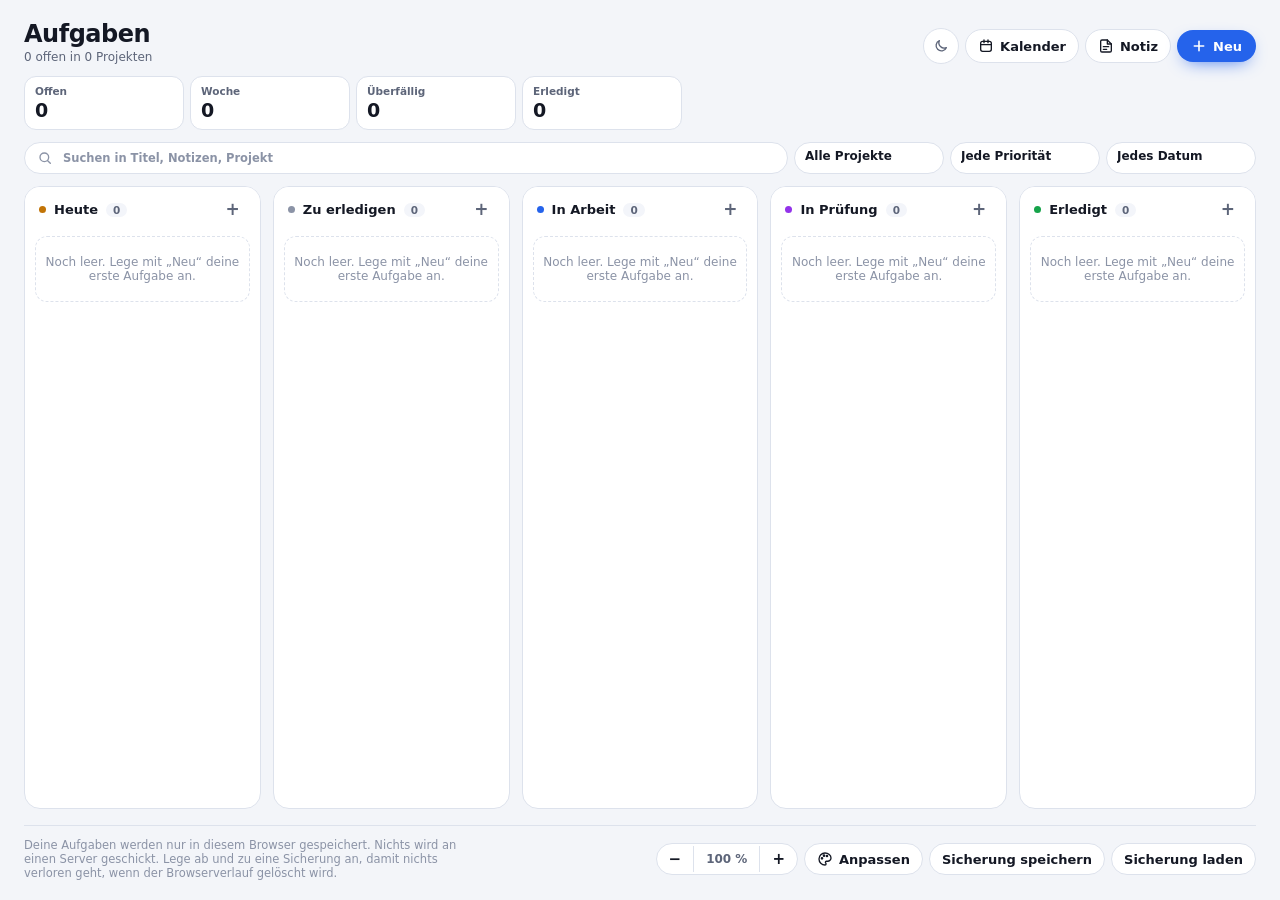
==== commit 11c83e88: "Fit board to the window and scroll inside columns On wide screens the page now fills exactly one win" ====
--- a/docs/board/index.html
+++ b/docs/board/index.html
@@ -222,7 +222,18 @@
 .zoom button:disabled{color:var(--faint);cursor:default;background:none}
 #zoomReset{font-size:12px;font-weight:600;color:var(--muted);min-width:56px;font-variant-numeric:tabular-nums;border-inline:1px solid var(--line)}
 .privacy{font-size:11.5px;color:var(--faint);margin:0;max-width:60ch}
-@media (min-width:760px){.app{max-width:1400px;margin:0 auto}}
+@media (min-width:760px){
+  .app{max-width:1400px;margin:0 auto}
+  /* Ganze Seite passt in das Fenster, gescrollt wird nur innerhalb der Spalten.
+     --z gleicht den Größenregler aus, der die Seite per zoom skaliert. */
+  .app{height:calc(100vh / var(--z,1));height:calc(100dvh / var(--z,1));overflow:hidden}
+  .app > *{flex-shrink:0}
+  .app > .board{flex:1 1 auto;min-height:0;align-items:stretch;grid-template-rows:minmax(0,1fr)}
+  .col,.col:not(.active){min-height:0;overflow-y:auto;overscroll-behavior:contain;scrollbar-width:thin;scrollbar-color:var(--line) transparent}
+  .col > *{flex-shrink:0}
+  .col-h{position:sticky;top:-10px;z-index:1;background:var(--panel);margin:-10px -10px 0;padding:12px 14px 8px}
+  .note:empty{display:none}
+}
 </style>
 </head>
 <body>
@@ -851,6 +862,7 @@
 let zoom = 1;
 function applyZoom() {
   document.documentElement.style.zoom = zoom;
+  document.documentElement.style.setProperty("--z", zoom);
   $("zoomReset").textContent = Math.round(zoom * 100) + " %";
   $("zoomOut").disabled = zoom <= ZOOMS[0];
   $("zoomIn").disabled = zoom >= ZOOMS[ZOOMS.length - 1];
